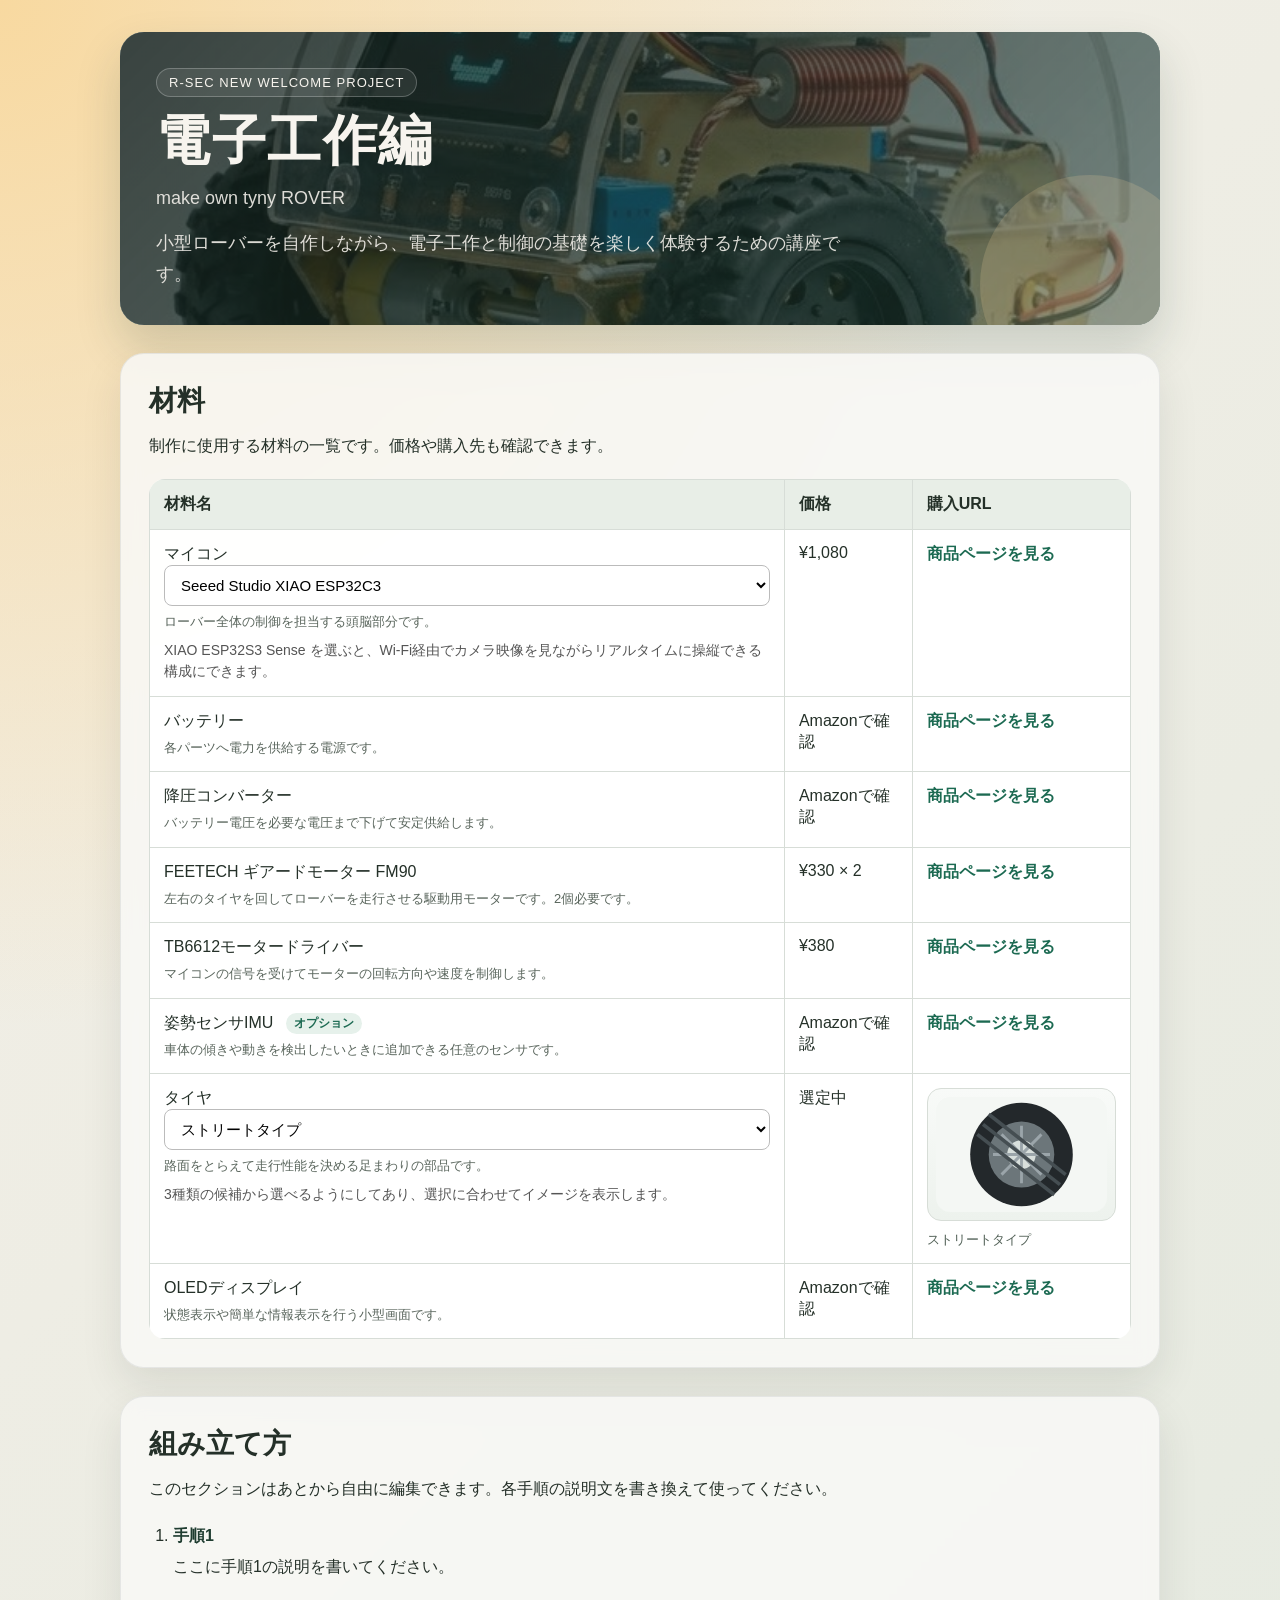
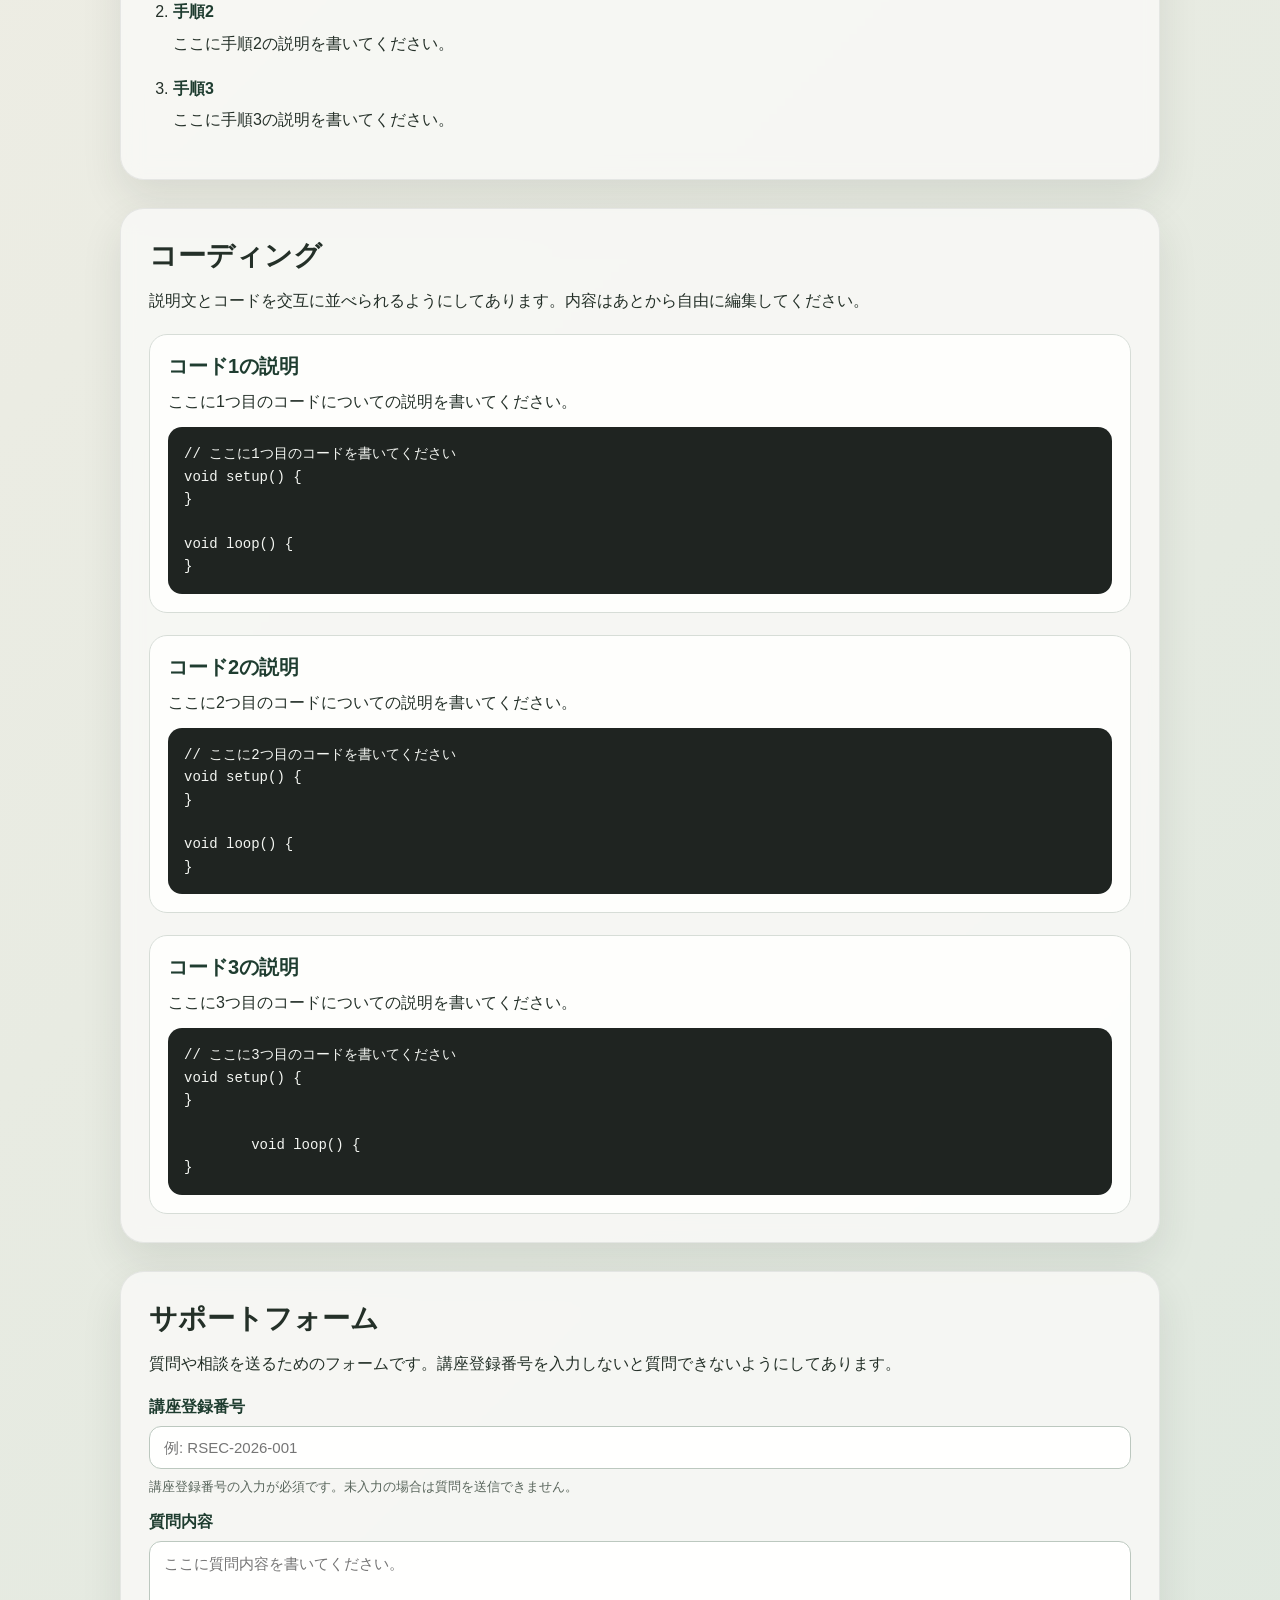
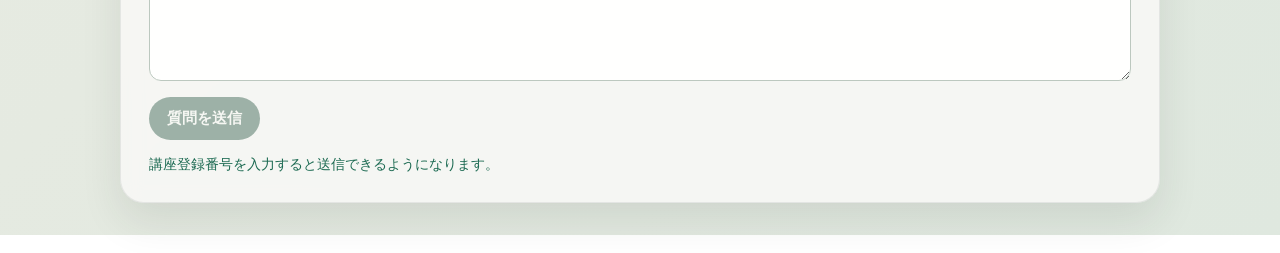
==== index.html @ aed57eca "Add files via upload" ====
<!DOCTYPE html>
<html lang="ja">
<head>
  <meta charset="UTF-8">
  <meta name="viewport" content="width=device-width, initial-scale=1.0">
  <title>材料一覧ページ</title>
  <style>
    body {
      margin: 0;
      padding: 32px;
      font-family: "Segoe UI", sans-serif;
      background:
        radial-gradient(circle at top left, #f8d9a0 0%, transparent 28%),
        linear-gradient(135deg, #f4efe6 0%, #dfe8df 100%);
      color: #243028;
      min-height: 100vh;
    }

    .page-shell {
      max-width: 1040px;
      margin: 0 auto;
    }

    .hero {
      margin-bottom: 28px;
      padding: 36px;
      border-radius: 24px;
      background: #1f3d30;
      color: #f7f4ee;
      box-shadow: 0 22px 45px rgba(31, 61, 48, 0.18);
      position: relative;
      overflow: hidden;
    }

    .hero::before {
      content: "";
      position: absolute;
      inset: 0;
      background:
        linear-gradient(135deg, rgba(17, 29, 24, 0.82), rgba(33, 62, 50, 0.58)),
        url("minirover.jpg") center center / cover no-repeat;
      transform: scale(1.03);
    }

    .hero::after {
      content: "";
      position: absolute;
      inset: auto -40px -70px auto;
      width: 220px;
      height: 220px;
      border-radius: 50%;
      background: rgba(248, 217, 160, 0.18);
    }

    .hero > * {
      position: relative;
      z-index: 1;
    }

    .hero-kicker {
      display: inline-block;
      margin-bottom: 14px;
      padding: 6px 12px;
      border: 1px solid rgba(255, 255, 255, 0.24);
      border-radius: 999px;
      font-size: 13px;
      letter-spacing: 0.08em;
      text-transform: uppercase;
      background: rgba(255, 255, 255, 0.08);
    }

    .hero h1 {
      margin: 0;
      font-size: clamp(34px, 5vw, 54px);
      line-height: 1.08;
      letter-spacing: 0.03em;
    }

    .hero p {
      margin: 14px 0 0;
      max-width: 700px;
      font-size: 18px;
      line-height: 1.7;
      color: rgba(247, 244, 238, 0.88);
    }

    #materials {
      margin: 0;
      padding: 28px;
      background: rgba(249, 249, 246, 0.86);
      border: 1px solid rgba(36, 48, 40, 0.08);
      border-radius: 24px;
      box-shadow: 0 18px 40px rgba(36, 48, 40, 0.1);
      backdrop-filter: blur(10px);
    }

    .content-card {
      margin-top: 28px;
      padding: 28px;
      background: rgba(249, 249, 246, 0.86);
      border: 1px solid rgba(36, 48, 40, 0.08);
      border-radius: 24px;
      box-shadow: 0 18px 40px rgba(36, 48, 40, 0.1);
      backdrop-filter: blur(10px);
    }

    #materials h2 {
      margin: 0 0 10px;
      font-size: 28px;
    }

    .content-card h2 {
      margin: 0 0 10px;
      font-size: 28px;
    }

    .steps-list {
      margin: 22px 0 0;
      padding-left: 24px;
    }

    .steps-list li {
      margin-bottom: 18px;
      line-height: 1.7;
    }

    .step-title {
      display: block;
      margin-bottom: 4px;
      font-weight: 700;
      color: #1f3d30;
    }

    .coding-block {
      margin-top: 22px;
      padding: 18px;
      border: 1px solid #d7ddd7;
      border-radius: 18px;
      background: rgba(255, 255, 255, 0.78);
    }

    .coding-block h3 {
      margin: 0 0 8px;
      font-size: 20px;
      color: #1f3d30;
    }

    .coding-block p {
      margin: 0 0 12px;
      line-height: 1.7;
    }

    .coding-block pre {
      margin: 0;
      padding: 16px;
      overflow-x: auto;
      border-radius: 14px;
      background: #1f2421;
      color: #f4f6f2;
      font-size: 14px;
      line-height: 1.6;
    }

    .coding-block code {
      font-family: Consolas, "Courier New", monospace;
    }

    .support-form {
      margin-top: 22px;
      display: grid;
      gap: 16px;
    }

    .form-row {
      display: grid;
      gap: 8px;
    }

    .form-row label {
      font-weight: 700;
      color: #1f3d30;
    }

    .support-form input,
    .support-form textarea {
      width: 100%;
      padding: 12px 14px;
      border: 1px solid #bcc8bf;
      border-radius: 12px;
      background: rgba(255, 255, 255, 0.92);
      font-size: 15px;
      box-sizing: border-box;
    }

    .support-form textarea {
      min-height: 140px;
      resize: vertical;
      line-height: 1.6;
    }

    .form-note {
      margin: 0;
      font-size: 13px;
      line-height: 1.5;
      color: #5a665d;
    }

    .support-submit {
      justify-self: start;
      padding: 12px 18px;
      border: none;
      border-radius: 999px;
      background: #1c6a52;
      color: #f6f7f3;
      font-size: 15px;
      font-weight: 700;
      cursor: pointer;
    }

    .support-submit:disabled {
      background: #9db1a7;
      cursor: not-allowed;
    }

    .support-status {
      margin: 0;
      font-size: 14px;
      color: #1c6a52;
    }

    #materials table {
      width: 100%;
      margin-top: 22px;
      border-collapse: collapse;
      background: rgba(255, 255, 255, 0.9);
      overflow: hidden;
      border-radius: 16px;
    }

    #materials th,
    #materials td {
      border: 1px solid #d7ddd7;
      padding: 14px;
      text-align: left;
      vertical-align: top;
    }

    #materials th {
      background-color: #e8eee7;
    }

    #materials a {
      color: #1c6a52;
      text-decoration: none;
      font-weight: 600;
    }

    #materials a:hover {
      text-decoration: underline;
    }

    #materials select {
      width: 100%;
      padding: 10px 12px;
      font-size: 15px;
      border: 1px solid #bbb;
      border-radius: 8px;
      background-color: #fff;
    }

    .microcontroller-note {
      margin: 8px 0 0;
      font-size: 14px;
      line-height: 1.5;
      color: #555;
    }

    .part-role {
      margin: 6px 0 0;
      font-size: 13px;
      line-height: 1.5;
      color: #5a665d;
    }

    .optional-badge {
      display: inline-block;
      margin-left: 8px;
      padding: 2px 8px;
      border-radius: 999px;
      background: #e6f1eb;
      color: #1c6a52;
      font-size: 12px;
      font-weight: 700;
      vertical-align: middle;
    }

    .tire-preview-wrap {
      display: grid;
      gap: 10px;
    }

    .tire-note {
      margin: 8px 0 0;
      font-size: 14px;
      line-height: 1.5;
      color: #555;
    }

    .tire-preview {
      width: 100%;
      max-width: 220px;
      border: 1px solid #d7ddd7;
      border-radius: 14px;
      background: linear-gradient(180deg, #f8faf8 0%, #edf2ed 100%);
      padding: 8px;
      box-sizing: border-box;
    }

    .tire-caption {
      margin: 0;
      font-size: 13px;
      color: #516056;
    }

    @media (max-width: 720px) {
      body {
        padding: 18px;
      }

      .hero,
      #materials {
        padding: 22px;
      }

      .hero p {
        font-size: 16px;
      }

      #materials table,
      #materials thead,
      #materials tbody,
      #materials tr,
      #materials th,
      #materials td {
        display: block;
      }

      #materials thead {
        display: none;
      }

      #materials tr {
        margin-bottom: 14px;
        border: 1px solid #d7ddd7;
        border-radius: 14px;
        overflow: hidden;
      }

      #materials td {
        border: none;
        border-bottom: 1px solid #d7ddd7;
      }

      #materials td:last-child {
        border-bottom: none;
      }
    }
  </style>
</head>
<body>
  <div class="page-shell">
    <header class="hero">
      <span class="hero-kicker">R-sec  new welcome Project</span>
      <h1>電子工作編</h1>
      <p>make own tyny ROVER</p>
      <p>小型ローバーを自作しながら、電子工作と制御の基礎を楽しく体験するための講座です。</p>
    </header>

    <section id="materials">
      <h2>材料</h2>
      <p>制作に使用する材料の一覧です。価格や購入先も確認できます。</p>

      <table>
        <thead>
          <tr>
            <th>材料名</th>
            <th>価格</th>
            <th>購入URL</th>
          </tr>
        </thead>
        <tbody>
          <tr>
            <td>
              <label for="microcontroller">マイコン</label><br>
              <select id="microcontroller" name="microcontroller">
                <option value="xiao-esp32c3" data-price="¥1,080" data-url="https://akizukidenshi.com/catalog/g/g117454/">Seeed Studio XIAO ESP32C3</option>
                <option value="xiao-esp32s3" data-price="¥1,480" data-url="https://akizukidenshi.com/catalog/g/g118078/">Seeed Studio XIAO ESP32S3</option>
                <option value="xiao-esp32s3-sense" data-price="¥2,660" data-url="https://akizukidenshi.com/catalog/g/g118079/">Seeed Studio XIAO ESP32S3 Sense</option>
              </select>
              <p class="part-role">ローバー全体の制御を担当する頭脳部分です。</p>
              <p class="microcontroller-note">XIAO ESP32S3 Sense を選ぶと、Wi-Fi経由でカメラ映像を見ながらリアルタイムに操縦できる構成にできます。</p>
            </td>
            <td id="microcontroller-price">¥1,080</td>
            <td><a id="microcontroller-link" href="https://akizukidenshi.com/catalog/g/g117454/" target="_blank">商品ページを見る</a></td>
          </tr>
          <tr>
            <td>
              バッテリー
              <p class="part-role">各パーツへ電力を供給する電源です。</p>
            </td>
            <td>Amazonで確認</td>
            <td><a href="https://www.amazon.co.jp/mah%E3%80%81SM%E3%83%97%E3%83%A9%E3%82%B0%E3%83%AA%E3%83%81%E3%82%A6%E3%83%A0%E9%9B%BB%E6%B1%A0%E4%BB%98%E3%81%8D%E3%80%811%E3%81%BE%E3%81%9F%E3%81%AF3%E5%85%85%E9%9B%BB%E3%82%B1%E3%83%BC%E3%83%96%E3%83%AB%E4%BB%98%E3%81%8D%E3%80%81WPL-RC%E3%83%88%E3%83%A9%E3%83%83%E3%82%AF%E9%83%A8%E5%93%81Anstoy-1085-1086-1087%E3%82%B2%E3%83%AB%E3%83%9C%E3%83%BC%E3%83%AB%E3%83%96%E3%83%A9%E3%82%B9%E3%83%88%E6%A9%9F%E3%83%AA%E3%83%81%E3%82%A6%E3%83%A0%E9%9B%BB%E6%B1%A0%E3%81%AB%E9%81%A9%E7%94%A8/dp/B0BMWY3JNQ/ref=pd_sbs_d_sccl_1_6/357-3891162-9885607?pd_rd_w=BPUjm&content-id=amzn1.sym.d9975236-2c6f-40f8-8a79-8a86a96a4ad2&pf_rd_p=d9975236-2c6f-40f8-8a79-8a86a96a4ad2&pf_rd_r=AE9H8X5SZTYPAJTP7W2C&pd_rd_wg=DxDlx&pd_rd_r=9b9209b5-fa27-4bd0-9273-3115cc8a4798&pd_rd_i=B0BMWY3JNQ&psc=1" target="_blank">商品ページを見る</a></td>
          </tr>
          <tr>
            <td>
              降圧コンバーター
              <p class="part-role">バッテリー電圧を必要な電圧まで下げて安定供給します。</p>
            </td>
            <td>Amazonで確認</td>
            <td><a href="https://www.amazon.co.jp/DROK-%E9%99%8D%E5%9C%A7%E3%82%B3%E3%83%B3%E3%83%90%E3%83%BC%E3%82%BF%E3%83%BC-%E3%83%9F%E3%83%8B%E9%9B%BB%E5%9C%A7%E3%83%AC%E3%82%AE%E3%83%A5%E3%83%AC%E3%83%BC%E3%82%BF%E3%83%BC%E3%83%9C%E3%83%BC%E3%83%89-%E5%9B%BA%E5%AE%9A%E3%81%A8%E8%AA%BF%E6%95%B4%E5%8F%AF%E8%83%BD%E5%87%BA%E5%8A%9B%E9%9B%BB%E5%9C%A7%E5%A4%89%E5%9C%A7%E5%99%A8-%E9%9B%BB%E6%BA%90%E3%82%B9%E3%82%BF%E3%83%93%E3%83%A9%E3%82%A4%E3%82%B6%E3%83%BC%E3%83%A2%E3%82%B8%E3%83%A5%E3%83%BC%E3%83%AB/dp/B0BB6RL227/ref=sr_1_8?__mk_ja_JP=%E3%82%AB%E3%82%BF%E3%82%AB%E3%83%8A&crid=12CP7LO6PXJKW&dib=eyJ2IjoiMSJ9.[base64].EfdV6uO74gF5L-LqzYN_V059UjIrQDve90Qn5zb22rI&dib_tag=se&keywords=5V%2B%E3%82%B3%E3%83%B3%E3%83%90%E3%83%BC%E3%82%BF%E3%83%BC&qid=1774194060&s=electronics&sprefix=5v%2B%E3%82%B3%E3%83%B3%E3%83%90%E3%83%BC%E3%82%BF%E3%83%BC%2Celectronics%2C192&sr=1-8&ufe=app_do%3Aamzn1.fos.d8e7ee72-073f-4b97-8ec0-59c18d6dfebe&th=1" target="_blank">商品ページを見る</a></td>
          </tr>
          <tr>
            <td>
              FEETECH ギアードモーター FM90
              <p class="part-role">左右のタイヤを回してローバーを走行させる駆動用モーターです。2個必要です。</p>
            </td>
            <td>¥330 × 2</td>
            <td><a href="https://akizukidenshi.com/catalog/g/g114801/" target="_blank">商品ページを見る</a></td>
          </tr>
          <tr>
            <td>
              TB6612モータードライバー
              <p class="part-role">マイコンの信号を受けてモーターの回転方向や速度を制御します。</p>
            </td>
            <td>¥380</td>
            <td><a href="https://akizukidenshi.com/catalog/g/g116947/" target="_blank">商品ページを見る</a></td>
          </tr>
          <tr>
            <td>
              姿勢センサIMU <span class="optional-badge">オプション</span>
              <p class="part-role">車体の傾きや動きを検出したいときに追加できる任意のセンサです。</p>
            </td>
            <td>Amazonで確認</td>
            <td><a href="https://www.amazon.co.jp/ps61003-MPU-6050-%E4%BD%BF%E7%94%A8-%EF%BC%93%E8%BB%B8%E3%82%B8%E3%83%A3%E3%82%A4%E3%83%AD%E3%82%B9%E3%82%B3%E3%83%BC%E3%83%97%E3%83%BB%EF%BC%93%E8%BB%B8%E5%8A%A0%E9%80%9F%E5%BA%A6%E3%82%BB%E3%83%B3%E3%82%B5%E3%83%BC-%E3%83%A2%E3%82%B8%E3%83%A5%E3%83%BC%E3%83%AB/dp/B008BOPN40/ref=sr_1_6?dib=eyJ2IjoiMSJ9.[base64].jnXN91fDz8Im5RFf-tqaqUs8SK47sNe9CrBrO1na3AE&dib_tag=se&keywords=MPU9250&qid=1774196724&sr=8-6&ufe=app_do%3Aamzn1.fos.d8e7ee72-073f-4b97-8ec0-59c18d6dfebe" target="_blank">商品ページを見る</a></td>
          </tr>
          <tr>
            <td>
              <label for="tire-select">タイヤ</label><br>
              <select id="tire-select" name="tire-select">
                <option value="street" data-price="選定中">ストリートタイプ</option>
                <option value="block" data-price="選定中">ブロックタイヤ</option>
                <option value="slick" data-price="選定中">スリックタイヤ</option>
              </select>
              <p class="part-role">路面をとらえて走行性能を決める足まわりの部品です。</p>
              <p class="tire-note">3種類の候補から選べるようにしてあり、選択に合わせてイメージを表示します。</p>
            </td>
            <td id="tire-price">選定中</td>
            <td>
              <div class="tire-preview-wrap">
                <img id="tire-preview" class="tire-preview" alt="ストリートタイプのタイヤ画像">
                <p id="tire-caption" class="tire-caption">ストリートタイプ</p>
              </div>
            </td>
          </tr>
          <tr>
            <td>
              OLEDディスプレイ
              <p class="part-role">状態表示や簡単な情報表示を行う小型画面です。</p>
            </td>
            <td>Amazonで確認</td>
            <td><a href="https://www.amazon.co.jp/YUWENW-OLED%E3%83%87%E3%82%A3%E3%82%B9%E3%83%97%E3%83%AC%E3%82%A4-0-96%E3%82%A4%E3%83%B3%E3%83%81-OLED%E3%83%A2%E3%82%B8%E3%83%A5%E3%83%BC%E3%83%AB-Arduino%E3%81%AB%E5%AF%BE%E5%BF%9C/dp/B0DJ7B8P48/ref=sr_1_1_sspa?dib=eyJ2IjoiMSJ9.[base64].jibN0opIddprUIzjujLC0W5rNTNKnsfkjYgTXEVtScI&dib_tag=se&keywords=OLED&qid=1774194203&sr=8-1-spons&ufe=app_do%3Aamzn1.fos.d8e7ee72-073f-4b97-8ec0-59c18d6dfebe&sp_csd=d2lkZ2V0TmFtZT1zcF9hdGY&th=1" target="_blank">商品ページを見る</a></td>
          </tr>
        </tbody>
      </table>
    </section>

    <section class="content-card" id="assembly">
      <h2>組み立て方</h2>
      <p>このセクションはあとから自由に編集できます。各手順の説明文を書き換えて使ってください。</p>
      <ol class="steps-list">
        <li>
          <span class="step-title">手順1</span>
          ここに手順1の説明を書いてください。
        </li>
        <li>
          <span class="step-title">手順2</span>
          ここに手順2の説明を書いてください。
        </li>
        <li>
          <span class="step-title">手順3</span>
          ここに手順3の説明を書いてください。
        </li>
      </ol>
    </section>

    <section class="content-card" id="coding">
      <h2>コーディング</h2>
      <p>説明文とコードを交互に並べられるようにしてあります。内容はあとから自由に編集してください。</p>

      <div class="coding-block">
        <h3>コード1の説明</h3>
        <p>ここに1つ目のコードについての説明を書いてください。</p>
        <pre><code>// ここに1つ目のコードを書いてください
void setup() {
}

void loop() {
}</code></pre>
      </div>

      <div class="coding-block">
        <h3>コード2の説明</h3>
        <p>ここに2つ目のコードについての説明を書いてください。</p>
        <pre><code>// ここに2つ目のコードを書いてください
void setup() {
}

void loop() {
}</code></pre>
      </div>

      <div class="coding-block">
        <h3>コード3の説明</h3>
        <p>ここに3つ目のコードについての説明を書いてください。</p>
        <pre><code>// ここに3つ目のコードを書いてください
void setup() {
}

        void loop() {
}</code></pre>
      </div>
    </section>

    <section class="content-card" id="support">
      <h2>サポートフォーム</h2>
      <p>質問や相談を送るためのフォームです。講座登録番号を入力しないと質問できないようにしてあります。</p>

      <form class="support-form" id="support-form">
        <div class="form-row">
          <label for="registration-number">講座登録番号</label>
          <input id="registration-number" name="registration-number" type="text" placeholder="例: RSEC-2026-001" required>
          <p class="form-note">講座登録番号の入力が必須です。未入力の場合は質問を送信できません。</p>
        </div>

        <div class="form-row">
          <label for="support-question">質問内容</label>
          <textarea id="support-question" name="support-question" placeholder="ここに質問内容を書いてください。" required></textarea>
        </div>

        <button class="support-submit" id="support-submit" type="submit" disabled>質問を送信</button>
        <p class="support-status" id="support-status">講座登録番号を入力すると送信できるようになります。</p>
      </form>
    </section>
  </div>

  <script>
    const microcontrollerSelect = document.getElementById("microcontroller");
    const microcontrollerPrice = document.getElementById("microcontroller-price");
    const microcontrollerLink = document.getElementById("microcontroller-link");
    const tireSelect = document.getElementById("tire-select");
    const tirePrice = document.getElementById("tire-price");
    const tirePreview = document.getElementById("tire-preview");
    const tireCaption = document.getElementById("tire-caption");
    const registrationNumberInput = document.getElementById("registration-number");
    const supportForm = document.getElementById("support-form");
    const supportSubmit = document.getElementById("support-submit");
    const supportStatus = document.getElementById("support-status");

    const tireImages = {
      street: "data:image/svg+xml;utf8,<svg xmlns='http://www.w3.org/2000/svg' viewBox='0 0 240 160'><rect width='240' height='160' rx='20' fill='%23f4f7f4'/><ellipse cx='120' cy='80' rx='72' ry='72' fill='%2323282b'/><ellipse cx='120' cy='80' rx='46' ry='46' fill='%236c767a'/><ellipse cx='120' cy='80' rx='20' ry='20' fill='%23d8dfdc'/><g stroke='%239ba5aa' stroke-width='4'><line x1='120' y1='40' x2='120' y2='120'/><line x1='80' y1='80' x2='160' y2='80'/><line x1='92' y1='52' x2='148' y2='108'/><line x1='148' y1='52' x2='92' y2='108'/></g><g stroke='%23454e52' stroke-width='5'><line x1='66' y1='38' x2='174' y2='122'/><line x1='58' y1='52' x2='166' y2='136'/><line x1='74' y1='24' x2='182' y2='108'/></g></svg>",
      block: "data:image/svg+xml;utf8,<svg xmlns='http://www.w3.org/2000/svg' viewBox='0 0 240 160'><rect width='240' height='160' rx='20' fill='%23f4f7f4'/><ellipse cx='120' cy='80' rx='72' ry='72' fill='%2323282b'/><ellipse cx='120' cy='80' rx='44' ry='44' fill='%23626d72'/><ellipse cx='120' cy='80' rx='18' ry='18' fill='%23d8dfdc'/><g fill='%23464f53'><rect x='52' y='24' width='20' height='18' rx='4'/><rect x='86' y='12' width='20' height='18' rx='4'/><rect x='120' y='8' width='20' height='18' rx='4'/><rect x='154' y='12' width='20' height='18' rx='4'/><rect x='174' y='34' width='18' height='20' rx='4'/><rect x='182' y='68' width='18' height='20' rx='4'/><rect x='174' y='102' width='18' height='20' rx='4'/><rect x='154' y='124' width='20' height='18' rx='4'/><rect x='120' y='134' width='20' height='18' rx='4'/><rect x='86' y='124' width='20' height='18' rx='4'/><rect x='52' y='102' width='18' height='20' rx='4'/><rect x='40' y='68' width='18' height='20' rx='4'/><rect x='52' y='34' width='18' height='20' rx='4'/></g></svg>",
      slick: "data:image/svg+xml;utf8,<svg xmlns='http://www.w3.org/2000/svg' viewBox='0 0 240 160'><rect width='240' height='160' rx='20' fill='%23f4f7f4'/><ellipse cx='120' cy='80' rx='72' ry='72' fill='%231f2326'/><ellipse cx='120' cy='80' rx='48' ry='48' fill='%23687175'/><ellipse cx='120' cy='80' rx='22' ry='22' fill='%23dbe1de'/><g stroke='%239aa3a7' stroke-width='4'><line x1='120' y1='34' x2='120' y2='126'/><line x1='74' y1='80' x2='166' y2='80'/><line x1='89' y1='49' x2='151' y2='111'/><line x1='151' y1='49' x2='89' y2='111'/></g><circle cx='120' cy='80' r='65' fill='none' stroke='%23343b3f' stroke-width='4'/></svg>"
    };

    microcontrollerSelect.addEventListener("change", () => {
      const selectedOption = microcontrollerSelect.options[microcontrollerSelect.selectedIndex];
      microcontrollerPrice.textContent = selectedOption.dataset.price;
      microcontrollerLink.href = selectedOption.dataset.url;
    });

    const updateTirePreview = () => {
      const selectedOption = tireSelect.options[tireSelect.selectedIndex];
      tirePrice.textContent = selectedOption.dataset.price;
      tirePreview.src = tireImages[selectedOption.value];
      tirePreview.alt = selectedOption.text + "のタイヤ画像";
      tireCaption.textContent = selectedOption.text;
    };

    updateTirePreview();
    tireSelect.addEventListener("change", updateTirePreview);

    const updateSupportState = () => {
      const hasRegistrationNumber = registrationNumberInput.value.trim().length > 0;
      supportSubmit.disabled = !hasRegistrationNumber;
      supportStatus.textContent = hasRegistrationNumber
        ? "講座登録番号を確認できたので、質問を送信できます。"
        : "講座登録番号を入力すると送信できるようになります。";
    };

    registrationNumberInput.addEventListener("input", updateSupportState);
    updateSupportState();

    supportForm.addEventListener("submit", (event) => {
      event.preventDefault();

      if (registrationNumberInput.value.trim().length === 0) {
        supportStatus.textContent = "講座登録番号を入力してから質問を送信してください。";
        registrationNumberInput.focus();
        return;
      }

      supportStatus.textContent = "フォームの内容を確認しました。送信先はあとから設定できます。";
    });
  </script>

</body>
</html>
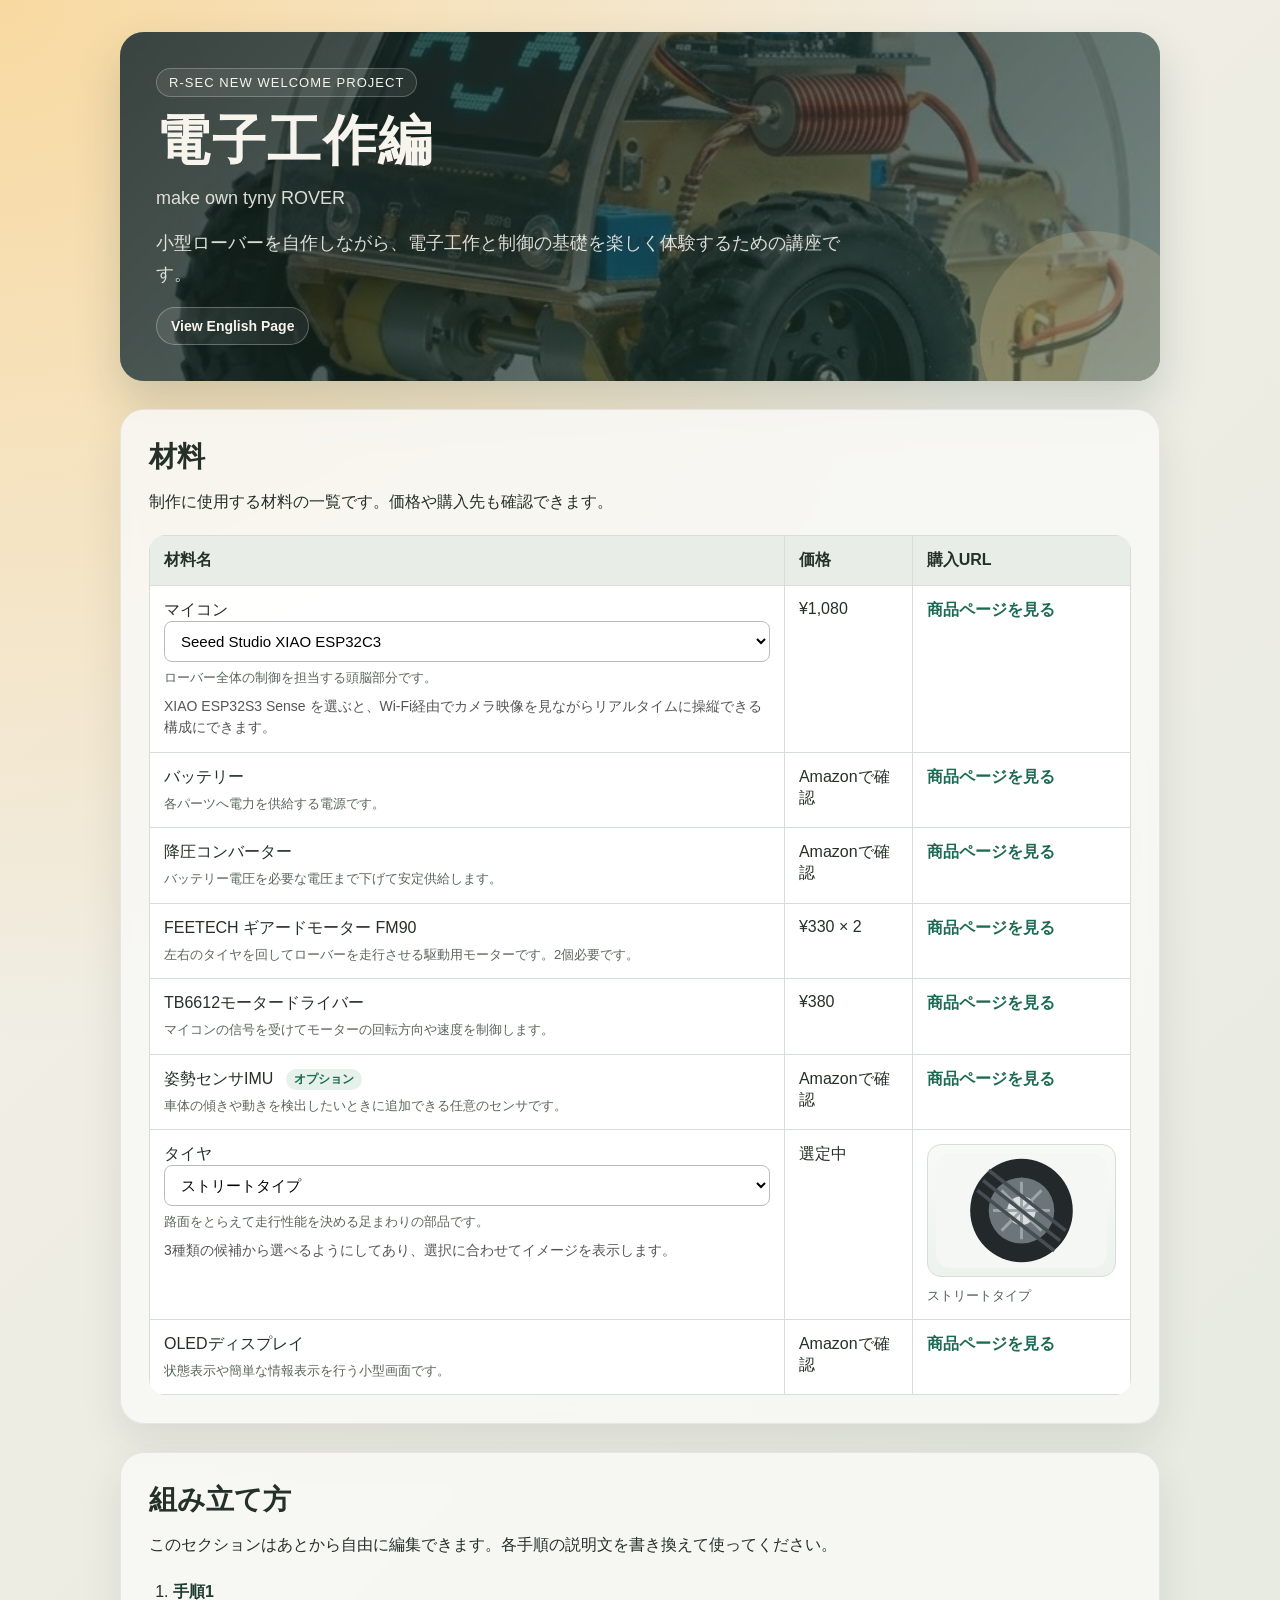
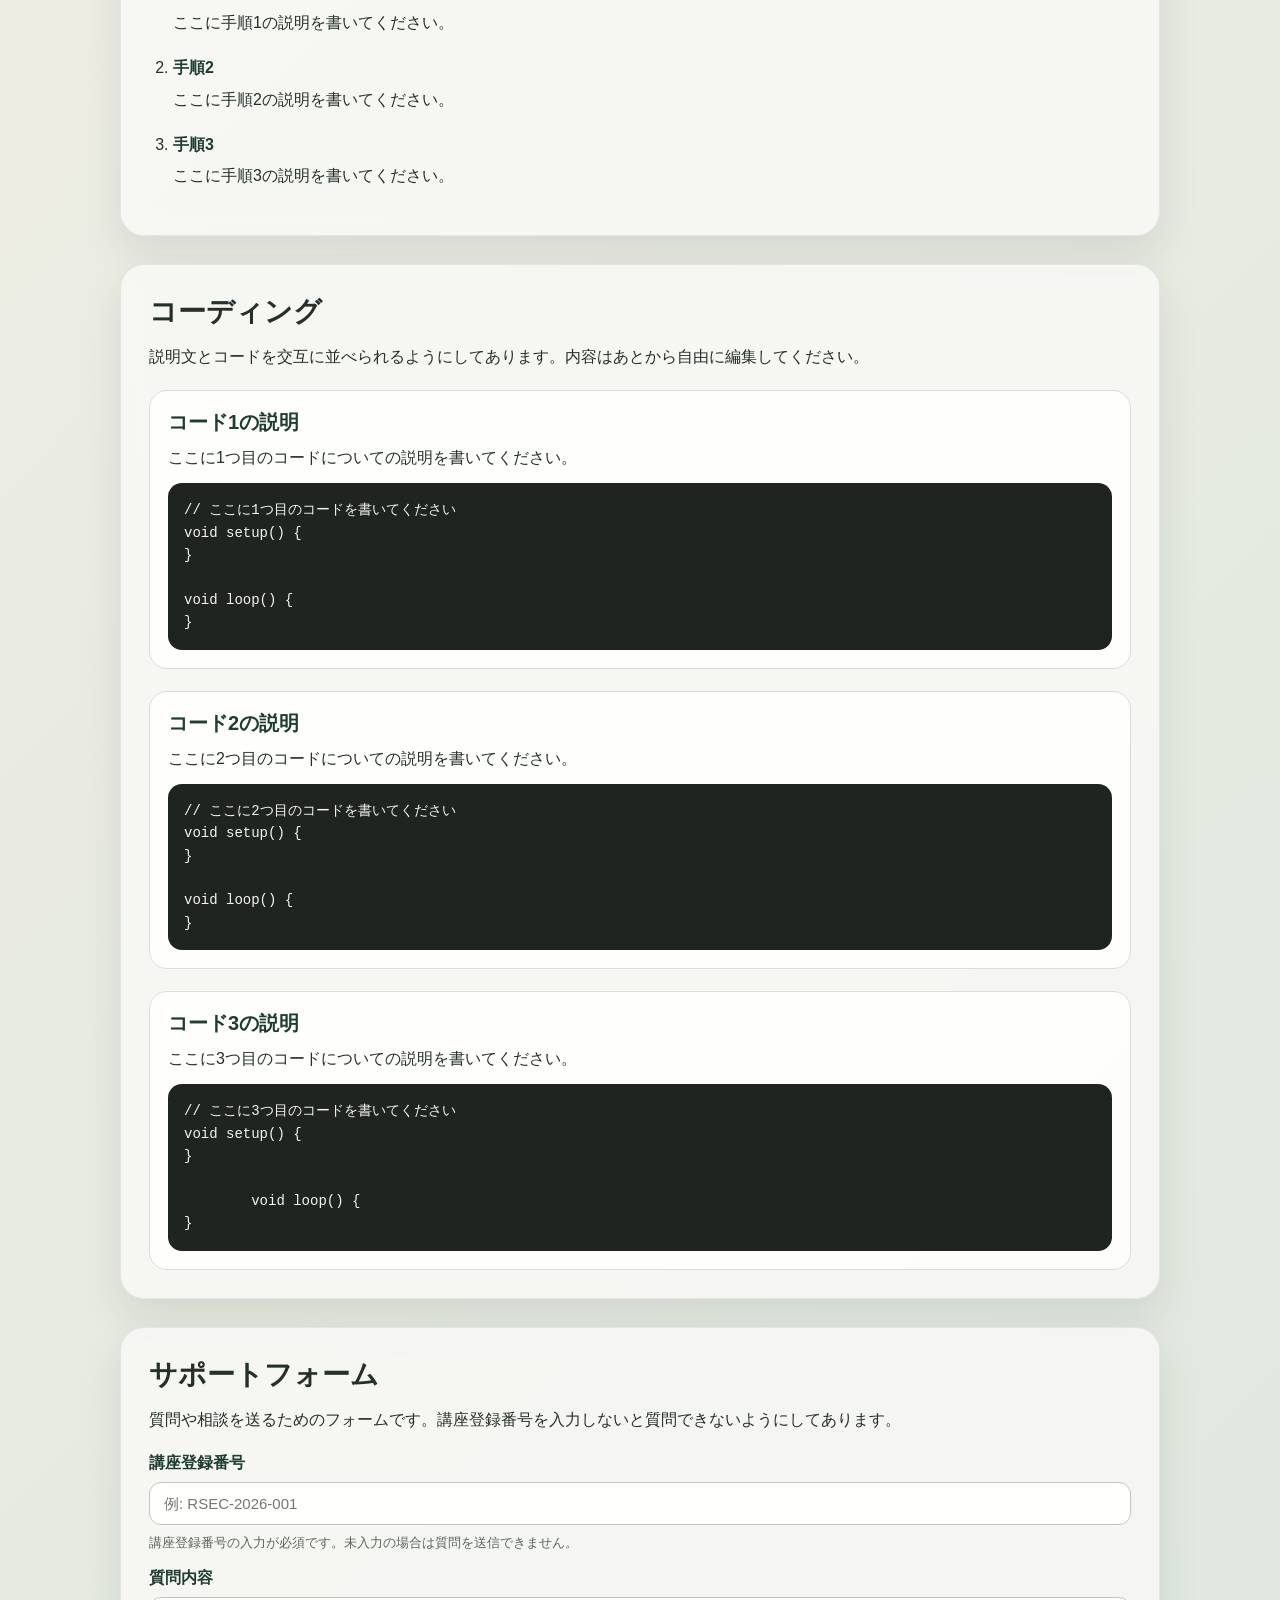
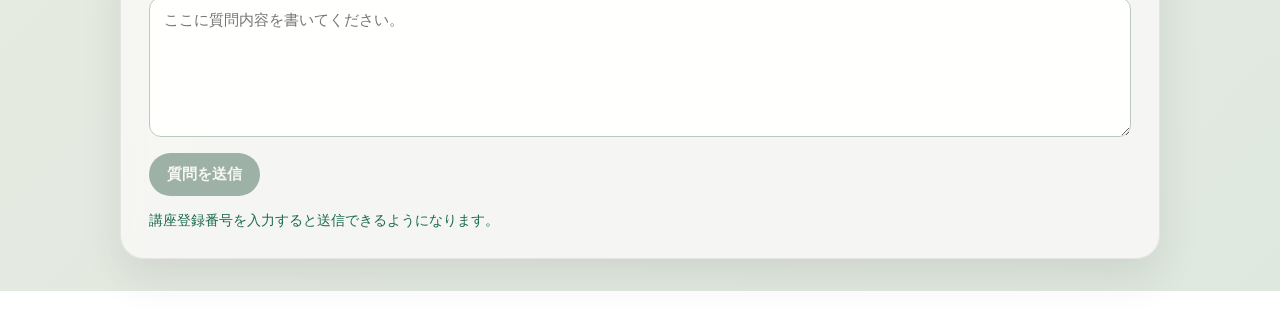
==== commit e7230eea: "Add files via upload" ====
--- a/index.html
+++ b/index.html
@@ -76,6 +76,25 @@
       letter-spacing: 0.03em;
     }
 
+    .language-link {
+      display: inline-flex;
+      align-items: center;
+      margin-top: 18px;
+      padding: 10px 14px;
+      border: 1px solid rgba(255, 255, 255, 0.28);
+      border-radius: 999px;
+      color: #f7f4ee;
+      text-decoration: none;
+      font-size: 14px;
+      font-weight: 700;
+      background: rgba(255, 255, 255, 0.08);
+      transition: background-color 0.2s ease;
+    }
+
+    .language-link:hover {
+      background: rgba(255, 255, 255, 0.16);
+    }
+
     .hero p {
       margin: 14px 0 0;
       max-width: 700px;
@@ -374,6 +393,7 @@
       <h1>電子工作編</h1>
       <p>make own tyny ROVER</p>
       <p>小型ローバーを自作しながら、電子工作と制御の基礎を楽しく体験するための講座です。</p>
+      <a class="language-link" href="index_en.html">View English Page</a>
     </header>
 
     <section id="materials">
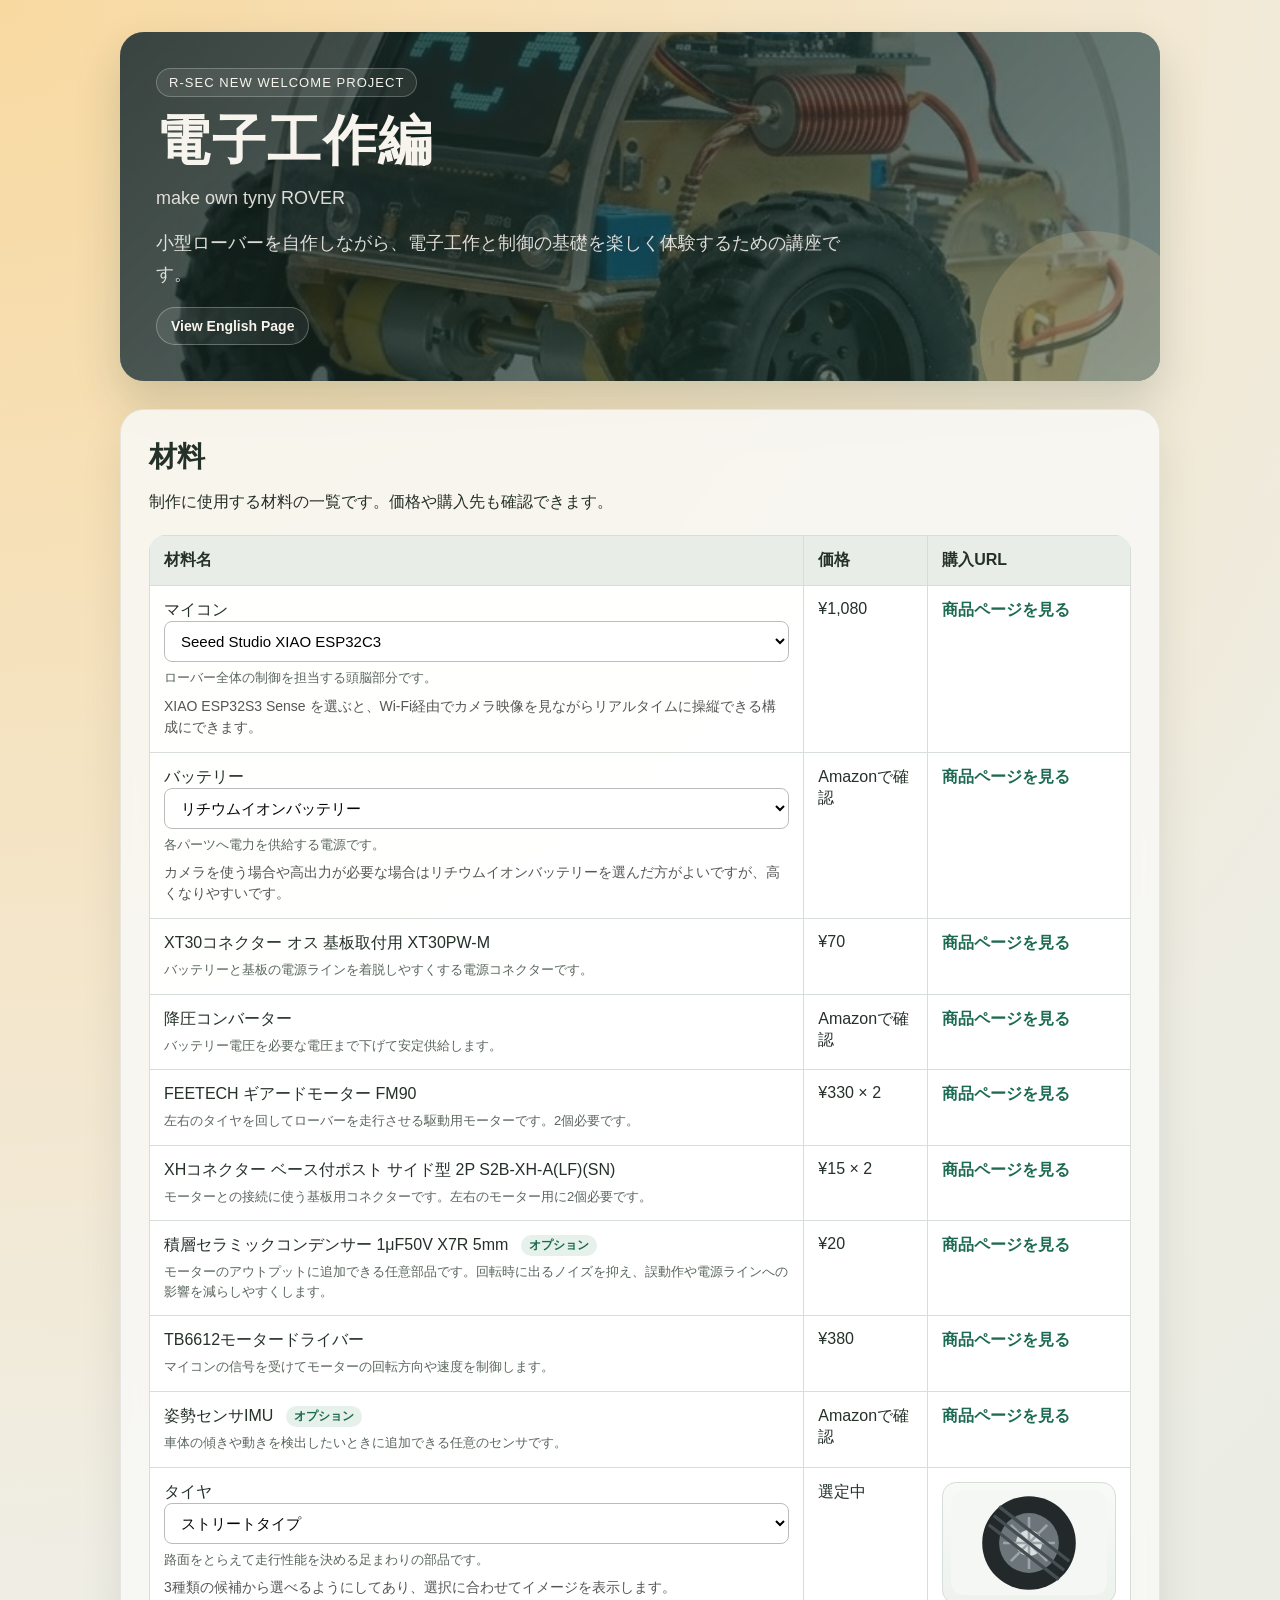
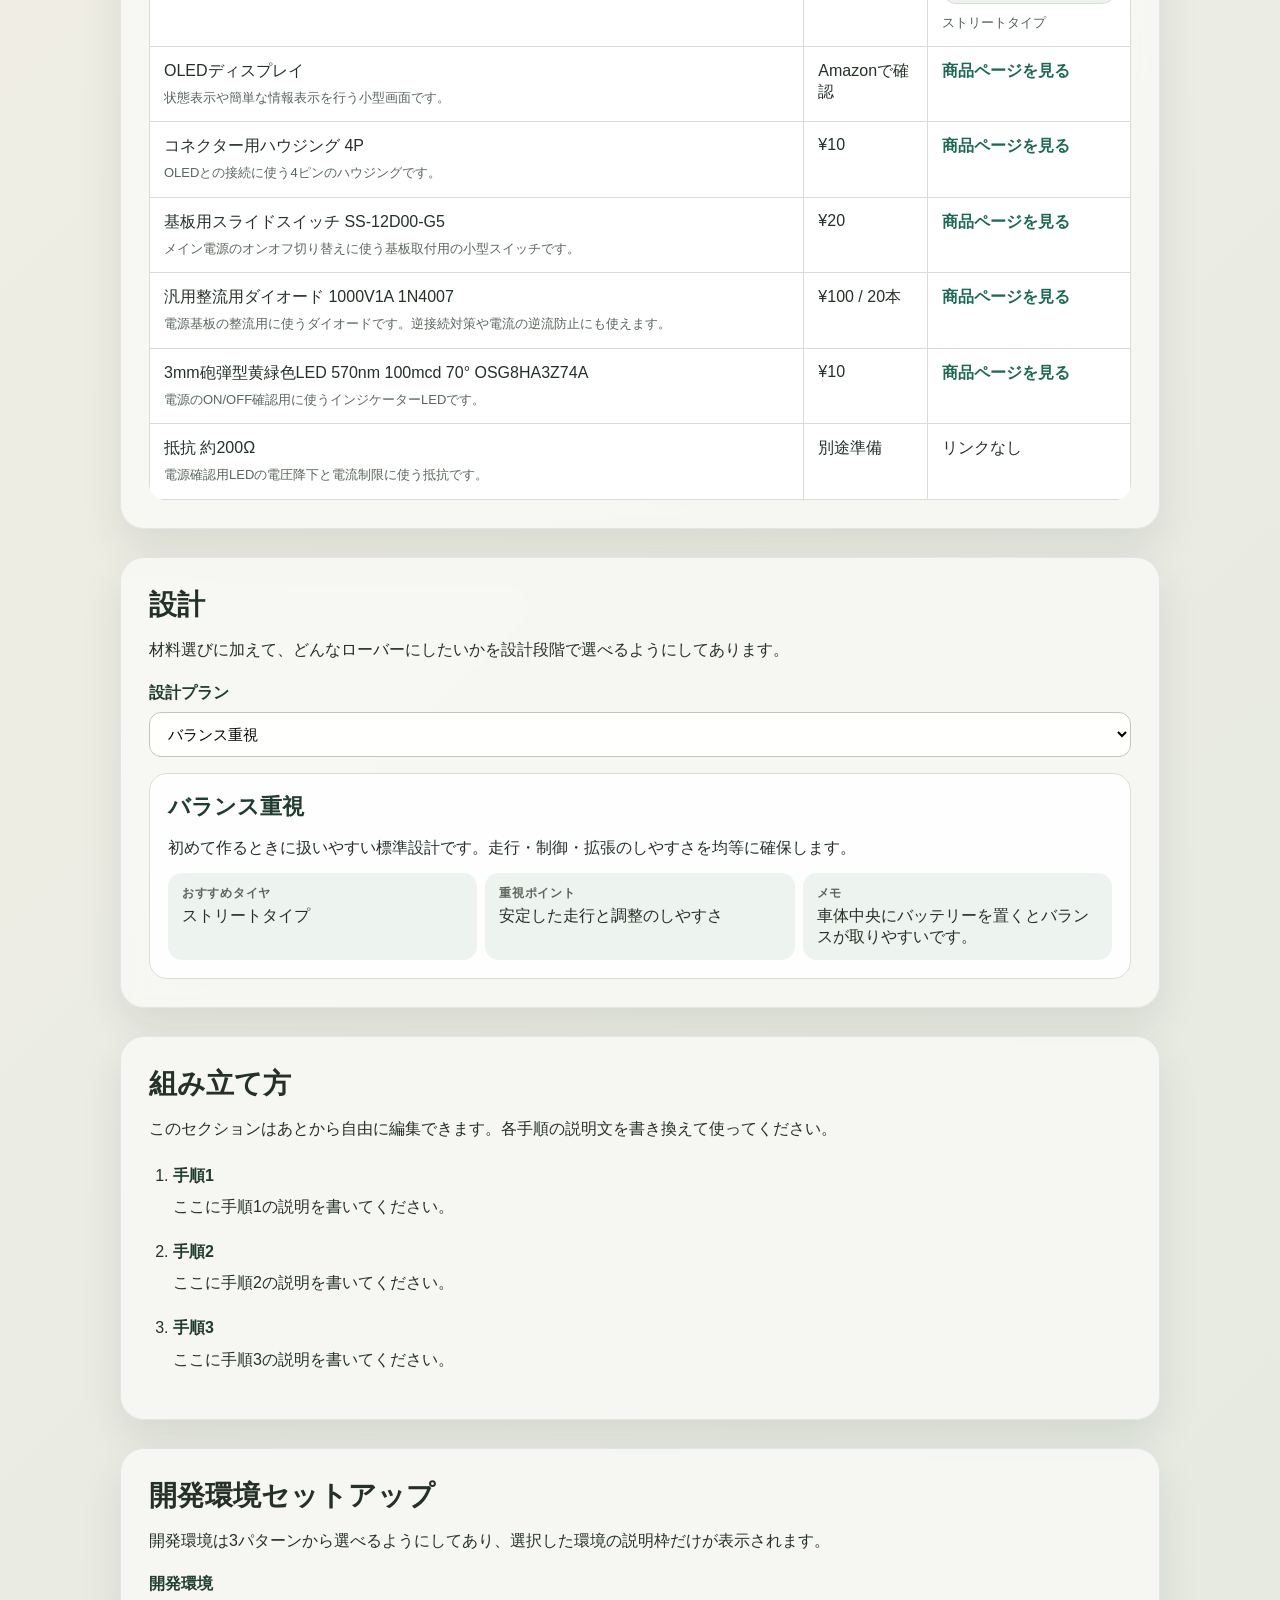
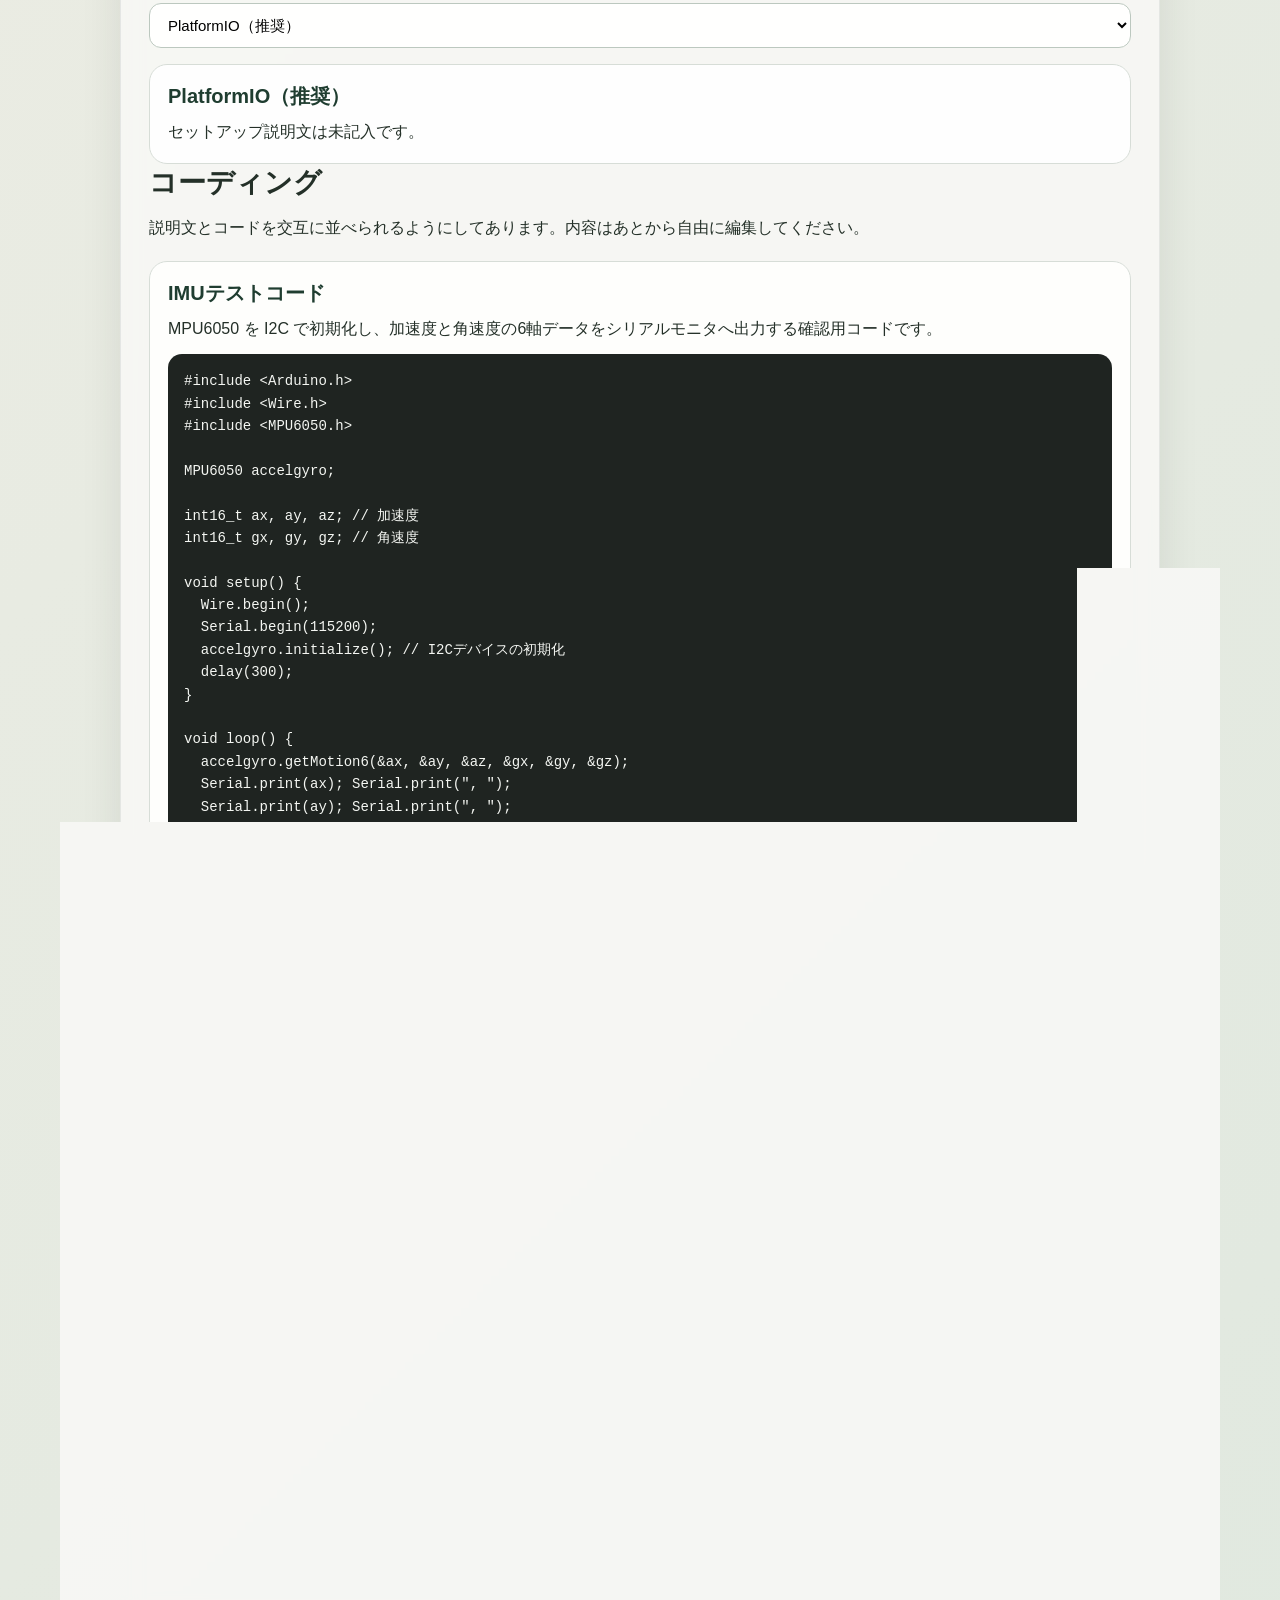
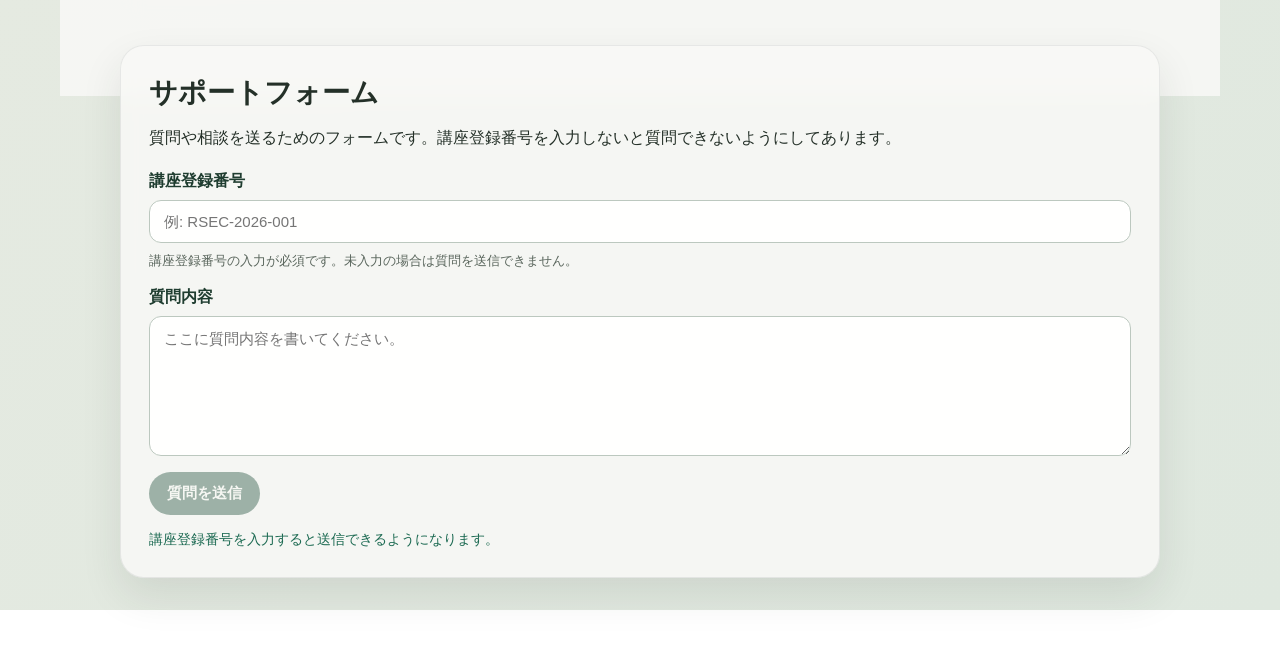
==== commit ebe7805e: "Add files via upload" ====
--- a/index.html
+++ b/index.html
@@ -133,6 +133,69 @@
       font-size: 28px;
     }
 
+    .design-selector {
+      margin-top: 22px;
+      display: grid;
+      gap: 16px;
+    }
+
+    .design-selector label {
+      font-weight: 700;
+      color: #1f3d30;
+    }
+
+    .design-selector select {
+      width: 100%;
+      padding: 12px 14px;
+      border: 1px solid #bcc8bf;
+      border-radius: 12px;
+      background: rgba(255, 255, 255, 0.92);
+      font-size: 15px;
+      box-sizing: border-box;
+    }
+
+    .design-preview {
+      display: grid;
+      gap: 12px;
+      padding: 18px;
+      border: 1px solid #d7ddd7;
+      border-radius: 18px;
+      background: rgba(255, 255, 255, 0.82);
+    }
+
+    .design-preview h3 {
+      margin: 0;
+      font-size: 22px;
+      color: #1f3d30;
+    }
+
+    .design-preview p {
+      margin: 0;
+      line-height: 1.7;
+    }
+
+    .design-meta {
+      display: grid;
+      gap: 8px;
+      grid-template-columns: repeat(auto-fit, minmax(180px, 1fr));
+    }
+
+    .design-meta-item {
+      padding: 12px 14px;
+      border-radius: 14px;
+      background: #edf3ee;
+    }
+
+    .design-meta-label {
+      display: block;
+      margin-bottom: 4px;
+      font-size: 12px;
+      font-weight: 700;
+      letter-spacing: 0.06em;
+      text-transform: uppercase;
+      color: #5a665d;
+    }
+
     .steps-list {
       margin: 22px 0 0;
       padding-left: 24px;
@@ -182,6 +245,24 @@
 
     .coding-block code {
       font-family: Consolas, "Courier New", monospace;
+    }
+
+    .setup-panel {
+      padding: 18px;
+      border: 1px solid #d7ddd7;
+      border-radius: 18px;
+      background: rgba(255, 255, 255, 0.82);
+    }
+
+    .setup-panel h3 {
+      margin: 0 0 8px;
+      font-size: 20px;
+      color: #1f3d30;
+    }
+
+    .setup-panel p {
+      margin: 0;
+      line-height: 1.7;
     }
 
     .support-form {
@@ -425,11 +506,24 @@
           </tr>
           <tr>
             <td>
-              バッテリー
+              <label for="battery-select">バッテリー</label><br>
+              <select id="battery-select" name="battery-select">
+                <option value="lithium" data-price="Amazonで確認" data-url="https://www.amazon.co.jp/s?k=%E3%83%AA%E3%83%81%E3%82%A6%E3%83%A0%E3%82%A4%E3%82%AA%E3%83%B3+%E3%83%90%E3%83%83%E3%83%86%E3%83%AA%E3%83%BC">リチウムイオンバッテリー</option>
+                <option value="9v" data-price="Amazonで確認" data-url="https://www.amazon.co.jp/s?k=9v+%E4%B9%BE%E9%9B%BB%E6%B1%A0">9V乾電池</option>
+              </select>
               <p class="part-role">各パーツへ電力を供給する電源です。</p>
-            </td>
-            <td>Amazonで確認</td>
-            <td><a href="https://www.amazon.co.jp/mah%E3%80%81SM%E3%83%97%E3%83%A9%E3%82%B0%E3%83%AA%E3%83%81%E3%82%A6%E3%83%A0%E9%9B%BB%E6%B1%A0%E4%BB%98%E3%81%8D%E3%80%811%E3%81%BE%E3%81%9F%E3%81%AF3%E5%85%85%E9%9B%BB%E3%82%B1%E3%83%BC%E3%83%96%E3%83%AB%E4%BB%98%E3%81%8D%E3%80%81WPL-RC%E3%83%88%E3%83%A9%E3%83%83%E3%82%AF%E9%83%A8%E5%93%81Anstoy-1085-1086-1087%E3%82%B2%E3%83%AB%E3%83%9C%E3%83%BC%E3%83%AB%E3%83%96%E3%83%A9%E3%82%B9%E3%83%88%E6%A9%9F%E3%83%AA%E3%83%81%E3%82%A6%E3%83%A0%E9%9B%BB%E6%B1%A0%E3%81%AB%E9%81%A9%E7%94%A8/dp/B0BMWY3JNQ/ref=pd_sbs_d_sccl_1_6/357-3891162-9885607?pd_rd_w=BPUjm&content-id=amzn1.sym.d9975236-2c6f-40f8-8a79-8a86a96a4ad2&pf_rd_p=d9975236-2c6f-40f8-8a79-8a86a96a4ad2&pf_rd_r=AE9H8X5SZTYPAJTP7W2C&pd_rd_wg=DxDlx&pd_rd_r=9b9209b5-fa27-4bd0-9273-3115cc8a4798&pd_rd_i=B0BMWY3JNQ&psc=1" target="_blank">商品ページを見る</a></td>
+              <p class="microcontroller-note" id="battery-note">カメラを使う場合や高出力が必要な場合はリチウムイオンバッテリーを選んだ方がよいですが、高くなりやすいです。</p>
+            </td>
+            <td id="battery-price">Amazonで確認</td>
+            <td><a id="battery-link" href="https://www.amazon.co.jp/s?k=%E3%83%AA%E3%83%81%E3%82%A6%E3%83%A0%E3%82%A4%E3%82%AA%E3%83%B3+%E3%83%90%E3%83%83%E3%83%86%E3%83%AA%E3%83%BC" target="_blank">商品ページを見る</a></td>
+          </tr>
+          <tr>
+            <td>
+              XT30コネクター オス 基板取付用 XT30PW-M
+              <p class="part-role">バッテリーと基板の電源ラインを着脱しやすくする電源コネクターです。</p>
+            </td>
+            <td>¥70</td>
+            <td><a href="https://akizukidenshi.com/catalog/g/g117949/" target="_blank">商品ページを見る</a></td>
           </tr>
           <tr>
             <td>
@@ -446,6 +540,22 @@
             </td>
             <td>¥330 × 2</td>
             <td><a href="https://akizukidenshi.com/catalog/g/g114801/" target="_blank">商品ページを見る</a></td>
+          </tr>
+          <tr>
+            <td>
+              XHコネクター ベース付ポスト サイド型 2P S2B-XH-A(LF)(SN)
+              <p class="part-role">モーターとの接続に使う基板用コネクターです。左右のモーター用に2個必要です。</p>
+            </td>
+            <td>¥15 × 2</td>
+            <td><a href="https://akizukidenshi.com/catalog/g/g112262/" target="_blank">商品ページを見る</a></td>
+          </tr>
+          <tr>
+            <td>
+              積層セラミックコンデンサー 1μF50V X7R 5mm <span class="optional-badge">オプション</span>
+              <p class="part-role">モーターのアウトプットに追加できる任意部品です。回転時に出るノイズを抑え、誤動作や電源ラインへの影響を減らしやすくします。</p>
+            </td>
+            <td>¥20</td>
+            <td><a href="https://akizukidenshi.com/catalog/g/g108150/" target="_blank">商品ページを見る</a></td>
           </tr>
           <tr>
             <td>
@@ -490,8 +600,83 @@
             <td>Amazonで確認</td>
             <td><a href="https://www.amazon.co.jp/YUWENW-OLED%E3%83%87%E3%82%A3%E3%82%B9%E3%83%97%E3%83%AC%E3%82%A4-0-96%E3%82%A4%E3%83%B3%E3%83%81-OLED%E3%83%A2%E3%82%B8%E3%83%A5%E3%83%BC%E3%83%AB-Arduino%E3%81%AB%E5%AF%BE%E5%BF%9C/dp/B0DJ7B8P48/ref=sr_1_1_sspa?dib=eyJ2IjoiMSJ9.[base64].jibN0opIddprUIzjujLC0W5rNTNKnsfkjYgTXEVtScI&dib_tag=se&keywords=OLED&qid=1774194203&sr=8-1-spons&ufe=app_do%3Aamzn1.fos.d8e7ee72-073f-4b97-8ec0-59c18d6dfebe&sp_csd=d2lkZ2V0TmFtZT1zcF9hdGY&th=1" target="_blank">商品ページを見る</a></td>
           </tr>
+          <tr>
+            <td>
+              コネクター用ハウジング 4P
+              <p class="part-role">OLEDとの接続に使う4ピンのハウジングです。</p>
+            </td>
+            <td>¥10</td>
+            <td><a href="https://akizukidenshi.com/catalog/g/g112153/" target="_blank">商品ページを見る</a></td>
+          </tr>
+          <tr>
+            <td>
+              基板用スライドスイッチ SS-12D00-G5
+              <p class="part-role">メイン電源のオンオフ切り替えに使う基板取付用の小型スイッチです。</p>
+            </td>
+            <td>¥20</td>
+            <td><a href="https://akizukidenshi.com/catalog/g/g108790/" target="_blank">商品ページを見る</a></td>
+          </tr>
+          <tr>
+            <td>
+              汎用整流用ダイオード 1000V1A 1N4007
+              <p class="part-role">電源基板の整流用に使うダイオードです。逆接続対策や電流の逆流防止にも使えます。</p>
+            </td>
+            <td>¥100 / 20本</td>
+            <td><a href="https://akizukidenshi.com/catalog/g/g100934/" target="_blank">商品ページを見る</a></td>
+          </tr>
+          <tr>
+            <td>
+              3mm砲弾型黄緑色LED 570nm 100mcd 70° OSG8HA3Z74A
+              <p class="part-role">電源のON/OFF確認用に使うインジケーターLEDです。</p>
+            </td>
+            <td>¥10</td>
+            <td><a href="https://akizukidenshi.com/catalog/g/g111637/" target="_blank">商品ページを見る</a></td>
+          </tr>
+          <tr>
+            <td>
+              抵抗 約200Ω
+              <p class="part-role">電源確認用LEDの電圧降下と電流制限に使う抵抗です。</p>
+            </td>
+            <td>別途準備</td>
+            <td>リンクなし</td>
+          </tr>
         </tbody>
       </table>
+    </section>
+
+    <section class="content-card" id="design">
+      <h2>設計</h2>
+      <p>材料選びに加えて、どんなローバーにしたいかを設計段階で選べるようにしてあります。</p>
+
+      <div class="design-selector">
+        <div class="form-row">
+          <label for="design-select">設計プラン</label>
+          <select id="design-select" name="design-select">
+            <option value="balanced">バランス重視</option>
+            <option value="speed">スピード重視</option>
+            <option value="camera">観察・カメラ重視</option>
+          </select>
+        </div>
+
+        <div class="design-preview">
+          <h3 id="design-title">バランス重視</h3>
+          <p id="design-description">初めて作るときに扱いやすい標準設計です。走行・制御・拡張のしやすさを均等に確保します。</p>
+          <div class="design-meta">
+            <div class="design-meta-item">
+              <span class="design-meta-label">おすすめタイヤ</span>
+              <span id="design-tire">ストリートタイプ</span>
+            </div>
+            <div class="design-meta-item">
+              <span class="design-meta-label">重視ポイント</span>
+              <span id="design-focus">安定した走行と調整のしやすさ</span>
+            </div>
+            <div class="design-meta-item">
+              <span class="design-meta-label">メモ</span>
+              <span id="design-note">車体中央にバッテリーを置くとバランスが取りやすいです。</span>
+            </div>
+          </div>
+        </div>
+      </div>
     </section>
 
     <section class="content-card" id="assembly">
@@ -514,17 +699,56 @@
     </section>
 
     <section class="content-card" id="coding">
+      <h2>開発環境セットアップ</h2>
+      <p>開発環境は3パターンから選べるようにしてあり、選択した環境の説明枠だけが表示されます。</p>
+
+      <div class="design-selector">
+        <div class="form-row">
+          <label for="environment-select">開発環境</label>
+          <select id="environment-select" name="environment-select">
+            <option value="platformio">PlatformIO（推奨）</option>
+            <option value="arduino">Arduino IDE</option>
+            <option value="micropython">MicroPython</option>
+          </select>
+        </div>
+
+        <div class="setup-panel">
+          <h3 id="environment-title">PlatformIO（推奨）</h3>
+          <p id="environment-description">セットアップ説明文は未記入です。</p>
+        </div>
+      </div>
+
       <h2>コーディング</h2>
       <p>説明文とコードを交互に並べられるようにしてあります。内容はあとから自由に編集してください。</p>
 
       <div class="coding-block">
-        <h3>コード1の説明</h3>
-        <p>ここに1つ目のコードについての説明を書いてください。</p>
-        <pre><code>// ここに1つ目のコードを書いてください
+        <h3>IMUテストコード</h3>
+        <p>MPU6050 を I2C で初期化し、加速度と角速度の6軸データをシリアルモニタへ出力する確認用コードです。</p>
+        <pre><code>#include &lt;Arduino.h&gt;
+#include &lt;Wire.h&gt;
+#include &lt;MPU6050.h&gt;
+
+MPU6050 accelgyro;
+
+int16_t ax, ay, az; // 加速度
+int16_t gx, gy, gz; // 角速度
+
 void setup() {
+  Wire.begin();
+  Serial.begin(115200);
+  accelgyro.initialize(); // I2Cデバイスの初期化
+  delay(300);
 }
 
 void loop() {
+  accelgyro.getMotion6(&amp;ax, &amp;ay, &amp;az, &amp;gx, &amp;gy, &amp;gz);
+  Serial.print(ax); Serial.print(", ");
+  Serial.print(ay); Serial.print(", ");
+  Serial.print(az); Serial.print(" : ");
+  Serial.print(gx); Serial.print(", ");
+  Serial.print(gy); Serial.print(", ");
+  Serial.print(gz); Serial.println("");
+  delay(100);
 }</code></pre>
       </div>
 
@@ -577,10 +801,23 @@
     const microcontrollerSelect = document.getElementById("microcontroller");
     const microcontrollerPrice = document.getElementById("microcontroller-price");
     const microcontrollerLink = document.getElementById("microcontroller-link");
+    const batterySelect = document.getElementById("battery-select");
+    const batteryPrice = document.getElementById("battery-price");
+    const batteryLink = document.getElementById("battery-link");
+    const batteryNote = document.getElementById("battery-note");
     const tireSelect = document.getElementById("tire-select");
     const tirePrice = document.getElementById("tire-price");
     const tirePreview = document.getElementById("tire-preview");
     const tireCaption = document.getElementById("tire-caption");
+    const designSelect = document.getElementById("design-select");
+    const designTitle = document.getElementById("design-title");
+    const designDescription = document.getElementById("design-description");
+    const designTire = document.getElementById("design-tire");
+    const designFocus = document.getElementById("design-focus");
+    const designNote = document.getElementById("design-note");
+    const environmentSelect = document.getElementById("environment-select");
+    const environmentTitle = document.getElementById("environment-title");
+    const environmentDescription = document.getElementById("environment-description");
     const registrationNumberInput = document.getElementById("registration-number");
     const supportForm = document.getElementById("support-form");
     const supportSubmit = document.getElementById("support-submit");
@@ -592,11 +829,62 @@
       slick: "data:image/svg+xml;utf8,<svg xmlns='http://www.w3.org/2000/svg' viewBox='0 0 240 160'><rect width='240' height='160' rx='20' fill='%23f4f7f4'/><ellipse cx='120' cy='80' rx='72' ry='72' fill='%231f2326'/><ellipse cx='120' cy='80' rx='48' ry='48' fill='%23687175'/><ellipse cx='120' cy='80' rx='22' ry='22' fill='%23dbe1de'/><g stroke='%239aa3a7' stroke-width='4'><line x1='120' y1='34' x2='120' y2='126'/><line x1='74' y1='80' x2='166' y2='80'/><line x1='89' y1='49' x2='151' y2='111'/><line x1='151' y1='49' x2='89' y2='111'/></g><circle cx='120' cy='80' r='65' fill='none' stroke='%23343b3f' stroke-width='4'/></svg>"
     };
 
+    const designOptions = {
+      balanced: {
+        title: "バランス重視",
+        description: "初めて作るときに扱いやすい標準設計です。走行・制御・拡張のしやすさを均等に確保します。",
+        tire: "ストリートタイプ",
+        focus: "安定した走行と調整のしやすさ",
+        note: "車体中央にバッテリーを置くとバランスが取りやすいです。"
+      },
+      speed: {
+        title: "スピード重視",
+        description: "軽量な構成にして、平らな路面で気持ちよく走らせるための設計です。直進性と加速感を優先します。",
+        tire: "スリックタイヤ",
+        focus: "軽量化と転がり抵抗の低減",
+        note: "配線を短くまとめ、不要なオプション部品を減らすと効果が出やすいです。"
+      },
+      camera: {
+        title: "観察・カメラ重視",
+        description: "カメラやセンサを載せて周囲を観察しやすくする設計です。やや重量が増えるため安定性も意識します。",
+        tire: "ブロックタイヤ",
+        focus: "積載性と段差への強さ",
+        note: "XIAO ESP32S3 Sense と組み合わせると映像確認をしやすくなります。"
+      }
+    };
+
+    const environmentOptions = {
+      platformio: {
+        title: "PlatformIO（推奨）",
+        description: "セットアップ説明文は未記入です。"
+      },
+      arduino: {
+        title: "Arduino IDE",
+        description: "セットアップ説明文は未記入です。"
+      },
+      micropython: {
+        title: "MicroPython",
+        description: "セットアップ説明文は未記入です。"
+      }
+    };
+
+    const batteryOptions = {
+      lithium: "カメラを使う場合や高出力が必要な場合はリチウムイオンバッテリーを選んだ方がよいですが、高くなりやすいです。",
+      "9v": "9V乾電池は出力が小さいです。"
+    };
+
     microcontrollerSelect.addEventListener("change", () => {
       const selectedOption = microcontrollerSelect.options[microcontrollerSelect.selectedIndex];
       microcontrollerPrice.textContent = selectedOption.dataset.price;
       microcontrollerLink.href = selectedOption.dataset.url;
     });
+
+    const updateBatteryPreview = () => {
+      const selectedOption = batterySelect.options[batterySelect.selectedIndex];
+      batteryPrice.textContent = selectedOption.dataset.price;
+      batteryLink.href = selectedOption.dataset.url;
+      batteryNote.textContent = batteryOptions[selectedOption.value];
+    };
 
     const updateTirePreview = () => {
       const selectedOption = tireSelect.options[tireSelect.selectedIndex];
@@ -606,8 +894,29 @@
       tireCaption.textContent = selectedOption.text;
     };
 
+    const updateDesignPreview = () => {
+      const selectedDesign = designOptions[designSelect.value];
+      designTitle.textContent = selectedDesign.title;
+      designDescription.textContent = selectedDesign.description;
+      designTire.textContent = selectedDesign.tire;
+      designFocus.textContent = selectedDesign.focus;
+      designNote.textContent = selectedDesign.note;
+    };
+
+    const updateEnvironmentPreview = () => {
+      const selectedEnvironment = environmentOptions[environmentSelect.value];
+      environmentTitle.textContent = selectedEnvironment.title;
+      environmentDescription.textContent = selectedEnvironment.description;
+    };
+
     updateTirePreview();
     tireSelect.addEventListener("change", updateTirePreview);
+    updateBatteryPreview();
+    batterySelect.addEventListener("change", updateBatteryPreview);
+    updateDesignPreview();
+    designSelect.addEventListener("change", updateDesignPreview);
+    updateEnvironmentPreview();
+    environmentSelect.addEventListener("change", updateEnvironmentPreview);
 
     const updateSupportState = () => {
       const hasRegistrationNumber = registrationNumberInput.value.trim().length > 0;
